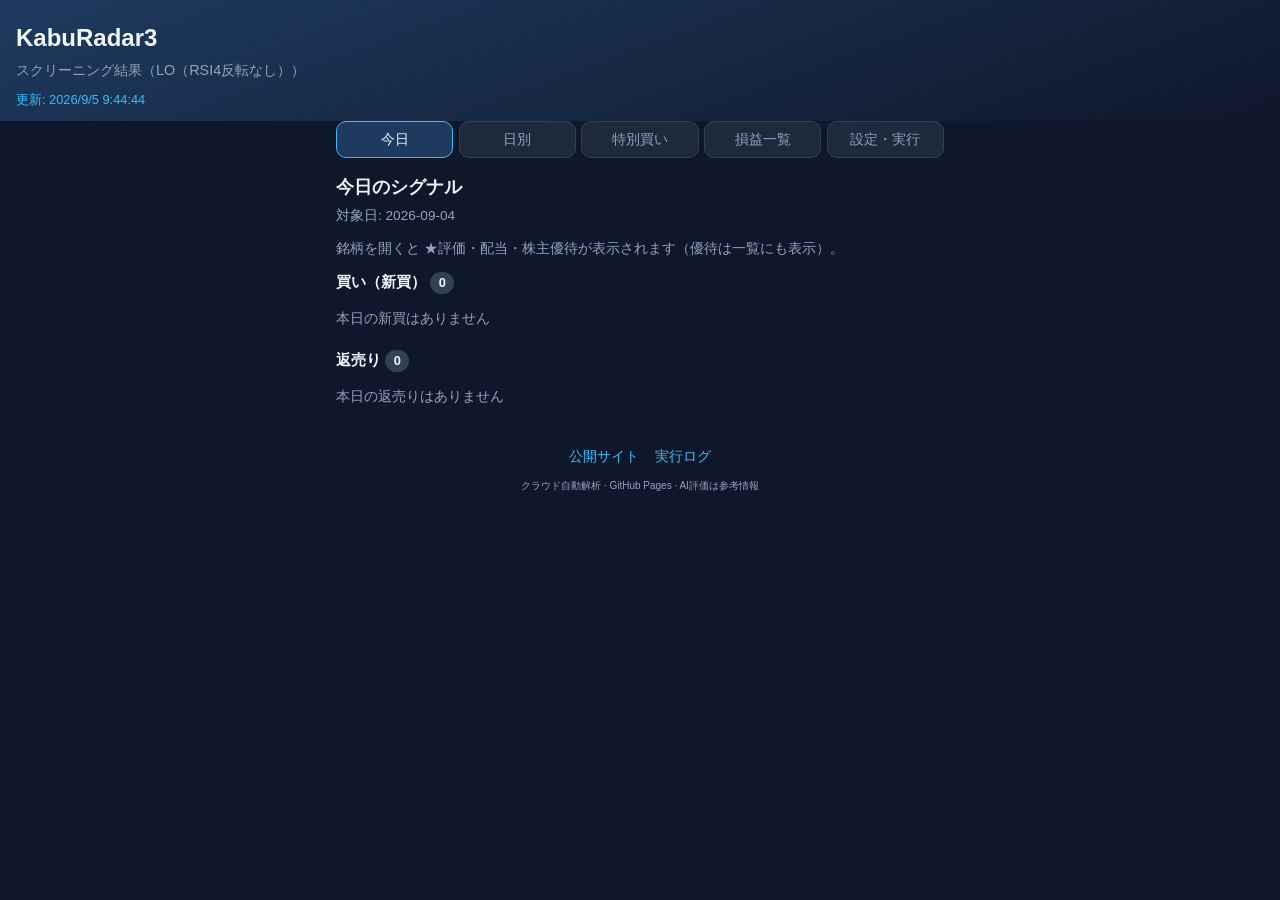
==== docs/index.html @ 91ead88f "株主優待を段階別テーブル付きで詳細表示 Co-authored-by: Cursor <cursoragent@cursor.com>" ====
<!DOCTYPE html>
<html lang="ja">
<head>
  <meta charset="UTF-8" />
  <meta name="viewport" content="width=device-width, initial-scale=1, viewport-fit=cover" />
  <meta name="theme-color" content="#0f172a" />
  <title>KabuRadar3 解析結果</title>
  <link rel="stylesheet" href="assets/style.css" />
</head>
<body>
  <header class="header">
    <h1>KabuRadar3</h1>
    <p class="subtitle">スクリーニング結果（LO）</p>
    <p id="updated" class="updated">読み込み中…</p>
  </header>

  <nav class="tabs" aria-label="表示切替">
    <button type="button" class="tab active" data-tab="today">今日</button>
    <button type="button" class="tab" data-tab="daily">日別</button>
    <button type="button" class="tab" data-tab="special">特別買い</button>
    <button type="button" class="tab" data-tab="ranking">損益一覧</button>
    <button type="button" class="tab" data-tab="settings">設定・実行</button>
  </nav>

  <main class="main">
    <section id="panel-today" class="panel active" aria-label="今日のシグナル">
      <h2 class="panel-title">今日のシグナル</h2>
      <p id="today-date" class="panel-meta"></p>
      <p class="panel-meta">銘柄を開くと ★評価・配当・株主優待が表示されます（優待は一覧にも表示）。</p>
      <div class="signal-block">
        <h3>買い（新買） <span id="buy-count" class="badge-count">0</span></h3>
        <ul id="today-buy" class="signal-list"></ul>
      </div>
      <div class="signal-block">
        <h3>返売り <span id="sellback-count" class="badge-count">0</span></h3>
        <ul id="today-sellback" class="signal-list"></ul>
      </div>
    </section>

    <section id="panel-daily" class="panel" aria-label="日別買いシグナル" hidden>
      <h2 class="panel-title">買いシグナル（日別）</h2>
      <p id="daily-buy-meta" class="panel-meta"></p>
      <p class="panel-meta">銘柄を開くと ★評価・配当・株主優待が表示されます（優待は一覧にも表示）。</p>
      <ul id="daily-buy-timeline" class="daily-timeline"></ul>

      <details class="daily-details">
        <summary>返売り・日次損益を見る</summary>
        <div class="toolbar daily-toolbar">
          <select id="daily-date" aria-label="日付を選択"></select>
        </div>
        <div id="daily-summary" class="summary daily-summary"></div>
        <div class="signal-block">
          <h3>返売り <span id="daily-sellback-count" class="badge-count">0</span></h3>
          <ul id="daily-sellback" class="signal-list"></ul>
        </div>
      </details>
    </section>

    <section id="panel-special" class="panel" aria-label="特別買い" hidden>
      <h2 class="panel-title">特別買い（広がり）</h2>
      <div id="special-status" class="special-status"></div>
    </section>

    <section id="panel-ranking" class="panel" aria-label="損益一覧" hidden>
      <h2 class="panel-title">損益ランキング</h2>
      <section id="summary" class="summary" aria-label="サマリー"></section>
      <div class="toolbar">
        <input id="search" type="search" placeholder="銘柄コード・名称で検索" autocomplete="off" />
        <select id="sort" aria-label="並び替え">
          <option value="incomes-desc">損益（高い順）</option>
          <option value="incomes-asc">損益（低い順）</option>
          <option value="pf-desc">PF（高い順）</option>
          <option value="code-asc">コード順</option>
        </select>
      </div>
      <p id="count" class="count"></p>
      <ul id="list" class="list"></ul>
    </section>

    <section id="panel-settings" class="panel" aria-label="設定と実行" hidden>
      <h2 class="panel-title">設定・手動実行</h2>
      <p class="hint">設定変更と再実行は GitHub（無料）から行います。サイト内ボタンは Actions 画面へ移動します。</p>
      <div id="runtime-settings" class="settings-grid"></div>
      <div class="action-buttons">
        <a id="btn-run-full" class="btn" href="#" target="_blank" rel="noopener">フル実行（更新→解析→公開）</a>
        <a id="btn-run-publish" class="btn btn-secondary" href="#" target="_blank" rel="noopener">公開のみ</a>
        <a id="btn-edit-config" class="btn btn-secondary" href="#" target="_blank" rel="noopener">runtime.json を編集</a>
      </div>
      <p class="hint paid-note" id="paid-note" hidden></p>
    </section>

    <p id="error" class="error" hidden></p>
  </main>

  <dialog id="signal-detail" class="signal-modal" aria-labelledby="signal-detail-title">
    <div class="signal-modal-inner">
      <header class="signal-modal-header">
        <div>
          <p id="signal-detail-title" class="signal-modal-title"></p>
          <p id="signal-detail-sub" class="signal-modal-sub"></p>
        </div>
        <button type="button" id="signal-detail-close" class="signal-modal-close" aria-label="閉じる">×</button>
      </header>
      <div id="signal-detail-body" class="signal-modal-body"></div>
    </div>
  </dialog>

  <footer class="footer">
    <nav class="footer-links" aria-label="関連リンク">
      <a id="link-pages" href="https://lalakuma.github.io/KabuRadar3/" target="_blank" rel="noopener">公開サイト</a>
      <a id="link-actions" href="https://github.com/lalakuma/KabuRadar3/actions/workflows/daily-screening.yml" target="_blank" rel="noopener">実行ログ</a>
    </nav>
    <small>クラウド自動解析 · GitHub Pages · AI評価は参考情報</small>
  </footer>

  <script src="assets/app.js?v=20260905d"></script>
</body>
</html>
---- docs/assets/style.css ----
:root {
  --bg: #0f172a;
  --card: #1e293b;
  --text: #f1f5f9;
  --muted: #94a3b8;
  --accent: #38bdf8;
  --win: #4ade80;
  --lose: #f87171;
  --neutral: #64748b;
}

* {
  box-sizing: border-box;
}

body {
  margin: 0;
  font-family: "Segoe UI", "Hiragino Sans", "Yu Gothic UI", sans-serif;
  background: var(--bg);
  color: var(--text);
  line-height: 1.5;
  padding-bottom: env(safe-area-inset-bottom, 16px);
}

.header {
  padding: 1.25rem 1rem 0.75rem;
  background: linear-gradient(160deg, #1e3a5f, var(--bg));
}

.header h1 {
  margin: 0;
  font-size: 1.5rem;
  font-weight: 700;
}

.subtitle {
  margin: 0.25rem 0 0;
  color: var(--muted);
  font-size: 0.9rem;
}

.updated {
  margin: 0.5rem 0 0;
  font-size: 0.8rem;
  color: var(--accent);
}

.main {
  padding: 0 1rem 1rem;
  max-width: 640px;
  margin: 0 auto;
}

.summary {
  display: grid;
  grid-template-columns: repeat(2, 1fr);
  gap: 0.65rem;
  margin: 1rem 0;
}

.summary-card {
  background: var(--card);
  border-radius: 12px;
  padding: 0.85rem;
}

.summary-card .label {
  font-size: 0.75rem;
  color: var(--muted);
  margin: 0;
}

.summary-card .value {
  font-size: 1.35rem;
  font-weight: 700;
  margin: 0.15rem 0 0;
}

.toolbar {
  display: flex;
  flex-direction: column;
  gap: 0.5rem;
  margin-bottom: 0.5rem;
}

.toolbar input,
.toolbar select {
  width: 100%;
  padding: 0.65rem 0.75rem;
  border-radius: 10px;
  border: 1px solid #334155;
  background: var(--card);
  color: var(--text);
  font-size: 1rem;
}

.count {
  font-size: 0.8rem;
  color: var(--muted);
  margin: 0 0 0.5rem;
}

.list {
  list-style: none;
  padding: 0;
  margin: 0;
  display: flex;
  flex-direction: column;
  gap: 0.5rem;
}

.item {
  background: var(--card);
  border-radius: 12px;
  padding: 0.85rem 1rem;
  display: grid;
  grid-template-columns: 1fr auto;
  gap: 0.25rem 0.75rem;
  align-items: start;
}

.item .code {
  font-weight: 700;
  font-size: 1.05rem;
}

.item .name {
  grid-column: 1 / -1;
  color: var(--muted);
  font-size: 0.85rem;
  word-break: break-all;
}

.item .income {
  font-weight: 700;
  font-size: 1.1rem;
  text-align: right;
}

.item .meta {
  font-size: 0.75rem;
  color: var(--muted);
  text-align: right;
}

.income.positive {
  color: var(--win);
}

.income.negative {
  color: var(--lose);
}

.income.zero {
  color: var(--neutral);
}

.badge {
  display: inline-block;
  font-size: 0.7rem;
  padding: 0.1rem 0.4rem;
  border-radius: 4px;
  background: #334155;
  margin-left: 0.35rem;
}

.error {
  color: var(--lose);
  padding: 1rem;
  background: #450a0a;
  border-radius: 8px;
}

.footer {
  text-align: center;
  padding: 1rem;
  color: var(--muted);
  font-size: 0.75rem;
}

.footer-links {
  display: flex;
  justify-content: center;
  gap: 1rem;
  margin-bottom: 0.5rem;
}

.footer-links a {
  color: var(--accent);
  text-decoration: none;
  font-size: 0.85rem;
}

.footer-links a:hover {
  text-decoration: underline;
}

.tabs {
  display: flex;
  gap: 0.35rem;
  padding: 0 1rem;
  max-width: 640px;
  margin: 0 auto;
  overflow-x: auto;
}

.tab {
  flex: 1;
  min-width: 4.5rem;
  padding: 0.55rem 0.5rem;
  border: 1px solid #334155;
  border-radius: 10px;
  background: var(--card);
  color: var(--muted);
  font-size: 0.85rem;
  cursor: pointer;
}

.tab.active {
  color: var(--text);
  border-color: var(--accent);
  background: #1e3a5f;
}

.panel {
  display: none;
}

.panel.active {
  display: block;
}

.panel-title {
  font-size: 1.1rem;
  margin: 1rem 0 0.35rem;
}

.panel-meta {
  font-size: 0.85rem;
  color: var(--muted);
  margin: 0 0 0.75rem;
}

.signal-block h3 {
  font-size: 0.95rem;
  margin: 0.75rem 0 0.35rem;
}

.badge-count {
  display: inline-block;
  min-width: 1.5rem;
  text-align: center;
  padding: 0.1rem 0.45rem;
  border-radius: 999px;
  background: #334155;
  font-size: 0.8rem;
}

.signal-list {
  list-style: none;
  padding: 0;
  margin: 0;
  display: flex;
  flex-direction: column;
  gap: 0.4rem;
}

.signal-item {
  background: var(--card);
  border-radius: 10px;
  padding: 0.65rem 0.85rem;
  display: block;
}

.signal-head {
  display: grid;
  grid-template-columns: 4rem 1fr auto auto;
  gap: 0.25rem 0.5rem;
  align-items: center;
}

.signal-quality {
  color: #fbbf24;
  font-size: 0.85rem;
  letter-spacing: 0.05em;
}

.signal-flags {
  display: block;
  margin-top: 0.35rem;
  color: var(--accent);
  font-size: 0.8rem;
}

.signal-bg {
  margin: 0.35rem 0 0;
  color: var(--muted);
  font-size: 0.82rem;
}

.signal-item .code {
  font-weight: 700;
}

.signal-item .name {
  color: var(--muted);
  font-size: 0.85rem;
}

.signal-close {
  color: var(--win);
  font-size: 0.85rem;
}

.signal-pnl {
  font-size: 0.85rem;
  font-weight: 600;
}

.daily-toolbar select {
  width: 100%;
}

.daily-summary {
  grid-template-columns: repeat(3, 1fr);
}

.daily-timeline {
  list-style: none;
  padding: 0;
  margin: 0;
  display: flex;
  flex-direction: column;
  gap: 0.85rem;
}

.daily-day-group {
  background: var(--card);
  border-radius: 12px;
  padding: 0.75rem 0.85rem;
}

.daily-day-header {
  display: flex;
  align-items: center;
  justify-content: space-between;
  margin-bottom: 0.5rem;
  padding-bottom: 0.35rem;
  border-bottom: 1px solid #334155;
}

.daily-day-date {
  font-weight: 700;
  font-size: 0.95rem;
}

.daily-day-group .signal-list {
  gap: 0.35rem;
}

.daily-day-group .signal-item {
  background: #0f172a;
  padding: 0;
}

.signal-item-daily {
  overflow: hidden;
}

.signal-details {
  margin: 0;
}

.signal-summary {
  display: block;
  padding: 0.55rem 0.65rem;
  cursor: pointer;
  list-style: none;
}

.signal-summary-main {
  display: grid;
  grid-template-columns: 4rem 1fr auto auto;
  gap: 0.25rem 0.5rem;
  align-items: center;
}

.signal-summary::-webkit-details-marker {
  display: none;
}

.signal-expand-hint {
  grid-column: 1 / -1;
  justify-self: end;
  color: var(--accent);
  font-size: 0.78rem;
}

.detail-subtitle {
  margin: 0.5rem 0 0.25rem;
  font-size: 0.88rem;
  font-weight: 700;
  color: var(--accent);
}

.benefit-tier-list li {
  margin-bottom: 0.45rem;
}

.benefit-tier-list li strong {
  color: #fbbf24;
}

.signal-benefit-preview {
  margin: 0.35rem 0 0;
  font-size: 0.82rem;
  color: var(--text);
}

.signal-detail-inline {
  padding: 0.65rem 0.65rem 0.75rem;
}

.signal-detail-inline .detail-section:first-child {
  margin-top: 0;
}

.daily-details {
  margin-top: 1.25rem;
  padding-top: 0.75rem;
  border-top: 1px solid #334155;
}

.daily-details summary {
  cursor: pointer;
  color: var(--accent);
  font-size: 0.9rem;
  margin-bottom: 0.75rem;
}

.signal-empty {
  color: var(--muted);
  font-size: 0.9rem;
  padding: 0.5rem 0;
}

.special-status {
  display: grid;
  grid-template-columns: repeat(2, 1fr);
  gap: 0.65rem;
}

.special-alert {
  grid-column: 1 / -1;
  color: var(--accent);
  font-weight: 600;
}

.hint {
  font-size: 0.85rem;
  color: var(--muted);
}

.paid-note {
  margin-top: 1rem;
  padding: 0.75rem;
  background: #1e293b;
  border-radius: 8px;
}

.settings-grid {
  display: flex;
  flex-direction: column;
  gap: 0.5rem;
  margin: 1rem 0;
}

.settings-row {
  display: flex;
  justify-content: space-between;
  gap: 1rem;
  padding: 0.65rem 0.85rem;
  background: var(--card);
  border-radius: 10px;
  font-size: 0.9rem;
}

.action-buttons {
  display: flex;
  flex-direction: column;
  gap: 0.5rem;
}

.btn {
  display: block;
  text-align: center;
  padding: 0.75rem 1rem;
  border-radius: 10px;
  background: var(--accent);
  color: #0f172a;
  font-weight: 700;
  text-decoration: none;
}

.btn-secondary {
  background: #334155;
  color: var(--text);
}

.signal-item-clickable {
  cursor: pointer;
  border: 1px solid transparent;
  transition: border-color 0.15s ease, background 0.15s ease;
}

.signal-item-clickable:hover,
.signal-item-clickable:focus-visible {
  border-color: var(--accent);
  outline: none;
  background: #243044;
}

.signal-hint {
  grid-column: 1 / -1;
  justify-self: end;
  color: var(--accent);
  font-size: 0.78rem;
  margin-top: 0.15rem;
}

.signal-modal {
  border: none;
  padding: 0;
  width: min(92vw, 520px);
  max-height: 85vh;
  background: transparent;
  color: var(--text);
}

.signal-modal::backdrop {
  background: rgba(15, 23, 42, 0.75);
}

.signal-modal-inner {
  background: var(--card);
  border: 1px solid #334155;
  border-radius: 14px;
  overflow: hidden;
  max-height: 85vh;
  display: flex;
  flex-direction: column;
}

.signal-modal-header {
  display: flex;
  justify-content: space-between;
  gap: 0.75rem;
  padding: 1rem 1rem 0.75rem;
  border-bottom: 1px solid #334155;
}

.signal-modal-title {
  margin: 0;
  font-size: 1.05rem;
  font-weight: 700;
}

.signal-modal-sub {
  margin: 0.25rem 0 0;
  color: #fbbf24;
  font-size: 0.9rem;
}

.signal-modal-close {
  flex-shrink: 0;
  width: 2rem;
  height: 2rem;
  border: none;
  border-radius: 8px;
  background: #334155;
  color: var(--text);
  font-size: 1.25rem;
  line-height: 1;
  cursor: pointer;
}

.signal-modal-body {
  padding: 0.85rem 1rem 1rem;
  overflow-y: auto;
}

.detail-section {
  margin-bottom: 0.85rem;
}

.detail-section h4 {
  margin: 0 0 0.35rem;
  font-size: 0.82rem;
  color: var(--accent);
  font-weight: 600;
}

.detail-text {
  margin: 0;
  font-size: 0.92rem;
  line-height: 1.55;
}

.detail-muted {
  margin: 0;
  color: var(--muted);
  font-size: 0.9rem;
}

.detail-list,
.detail-links {
  margin: 0;
  padding-left: 1.1rem;
  font-size: 0.88rem;
}

.detail-list li,
.detail-links li {
  margin-bottom: 0.35rem;
}

.detail-links a {
  color: var(--accent);
  word-break: break-all;
}

.detail-note {
  margin: 0.75rem 0 0;
  font-size: 0.75rem;
  color: var(--muted);
}

@media (min-width: 480px) {
  .toolbar {
    flex-direction: row;
  }
  .toolbar input {
    flex: 1;
  }
  .toolbar select {
    width: 11rem;
  }
}
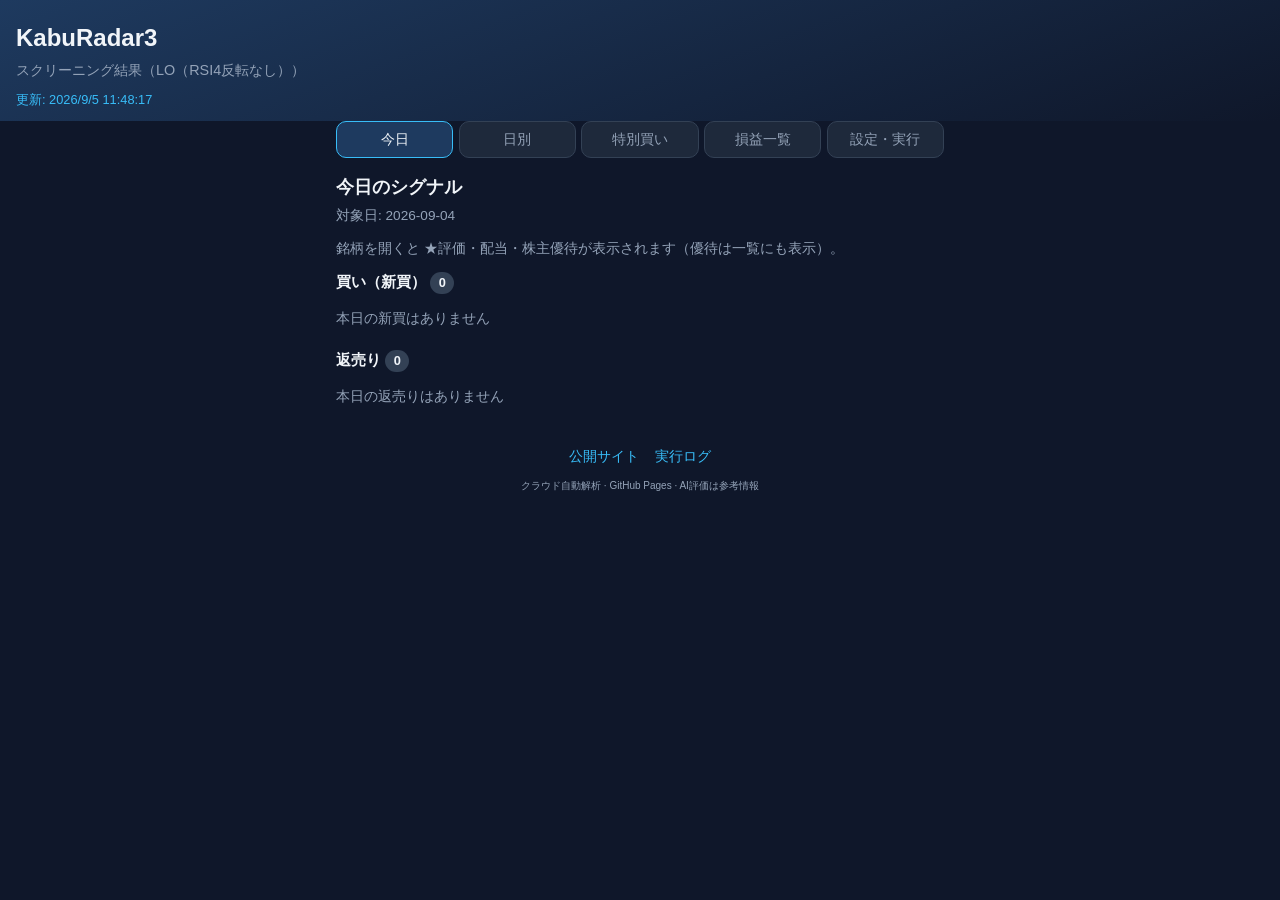
==== commit 3833608d: "AIファンダ分析の強化と2026-09-03評価の再生成 Gemini入力にPER/PBR・決算・優待・RSI/RCIを渡し、分析出力を背景/材料/ファンダ/シグナル/トレード留意に拡張。Web表示と" ====
--- a/docs/index.html
+++ b/docs/index.html
@@ -113,6 +113,6 @@
     <small>クラウド自動解析 · GitHub Pages · AI評価は参考情報</small>
   </footer>
 
-  <script src="assets/app.js?v=20260905d"></script>
+  <script src="assets/app.js?v=20260905g"></script>
 </body>
 </html>
--- a/docs/assets/style.css
+++ b/docs/assets/style.css
@@ -417,6 +417,44 @@
   color: var(--text);
 }
 
+.signal-earnings-preview,
+.signal-fund-preview,
+.signal-analysis-preview {
+  margin: 0.25rem 0 0;
+  font-size: 0.82rem;
+  color: var(--text);
+}
+
+.valuation-badge {
+  display: inline-block;
+  margin-left: 0.45rem;
+  padding: 0.08rem 0.45rem;
+  border-radius: 999px;
+  font-size: 0.72rem;
+  font-weight: 600;
+  vertical-align: middle;
+}
+
+.valuation-cheap {
+  background: rgba(34, 197, 94, 0.18);
+  color: #86efac;
+}
+
+.valuation-fair {
+  background: rgba(56, 189, 248, 0.15);
+  color: #7dd3fc;
+}
+
+.valuation-expensive {
+  background: rgba(248, 113, 113, 0.15);
+  color: #fca5a5;
+}
+
+.detail-metrics {
+  margin-top: 0.45rem;
+  font-size: 0.82rem;
+}
+
 .signal-detail-inline {
   padding: 0.65rem 0.65rem 0.75rem;
 }
@@ -604,6 +642,15 @@
   margin: 0;
   font-size: 0.92rem;
   line-height: 1.55;
+}
+
+.analysis-text {
+  line-height: 1.7;
+}
+
+.analysis-preview,
+.signal-analysis-preview {
+  line-height: 1.6;
 }
 
 .detail-muted {
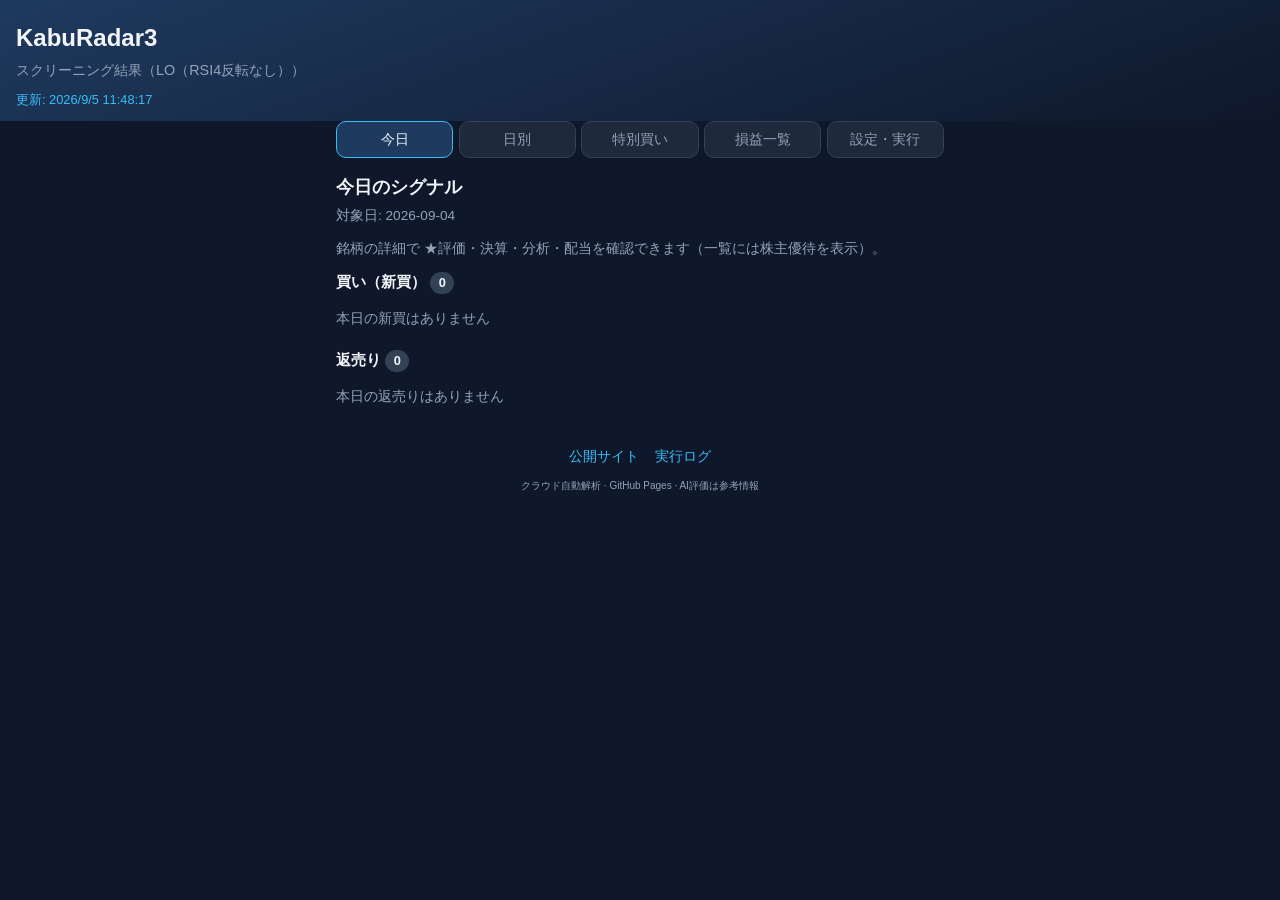
==== commit b69f2a28: "決算・分析を詳細パネル内のみに表示 日別・今日タブの一覧から決算と分析プレビューを外し、株主優待と★のみを表示する。  Co-authored-by: Cursor <cursoragent@curs" ====
--- a/docs/index.html
+++ b/docs/index.html
@@ -26,7 +26,7 @@
     <section id="panel-today" class="panel active" aria-label="今日のシグナル">
       <h2 class="panel-title">今日のシグナル</h2>
       <p id="today-date" class="panel-meta"></p>
-      <p class="panel-meta">銘柄を開くと ★評価・配当・株主優待が表示されます（優待は一覧にも表示）。</p>
+      <p class="panel-meta">銘柄の詳細で ★評価・決算・分析・配当を確認できます（一覧には株主優待を表示）。</p>
       <div class="signal-block">
         <h3>買い（新買） <span id="buy-count" class="badge-count">0</span></h3>
         <ul id="today-buy" class="signal-list"></ul>
@@ -40,7 +40,7 @@
     <section id="panel-daily" class="panel" aria-label="日別買いシグナル" hidden>
       <h2 class="panel-title">買いシグナル（日別）</h2>
       <p id="daily-buy-meta" class="panel-meta"></p>
-      <p class="panel-meta">銘柄を開くと ★評価・配当・株主優待が表示されます（優待は一覧にも表示）。</p>
+      <p class="panel-meta">銘柄の詳細で ★評価・決算・分析・配当を確認できます（一覧には株主優待を表示）。</p>
       <ul id="daily-buy-timeline" class="daily-timeline"></ul>
 
       <details class="daily-details">
@@ -113,6 +113,6 @@
     <small>クラウド自動解析 · GitHub Pages · AI評価は参考情報</small>
   </footer>
 
-  <script src="assets/app.js?v=20260905g"></script>
+  <script src="assets/app.js?v=20260905h"></script>
 </body>
 </html>
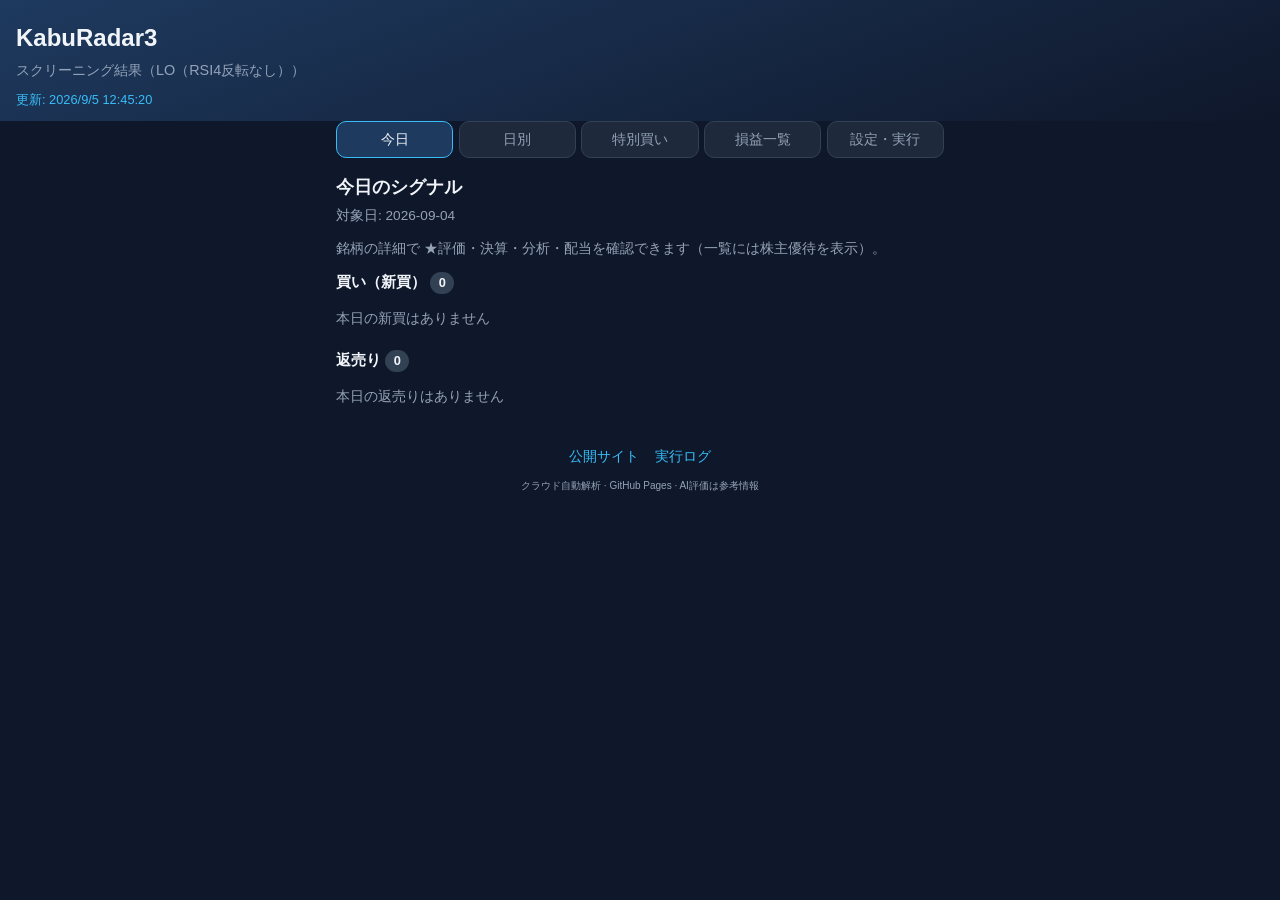
==== commit b0e7ed9f: "分析出力を調整（材料短文・チャート所見・トレード留意削除） 材料分析を1-2文に短縮。technical_viewはサポート/抵抗など価格帯のみ（RSI/RCIは省略）。trade_notesを廃止し" ====
--- a/docs/index.html
+++ b/docs/index.html
@@ -113,6 +113,6 @@
     <small>クラウド自動解析 · GitHub Pages · AI評価は参考情報</small>
   </footer>
 
-  <script src="assets/app.js?v=20260905h"></script>
+  <script src="assets/app.js?v=20260905i"></script>
 </body>
 </html>
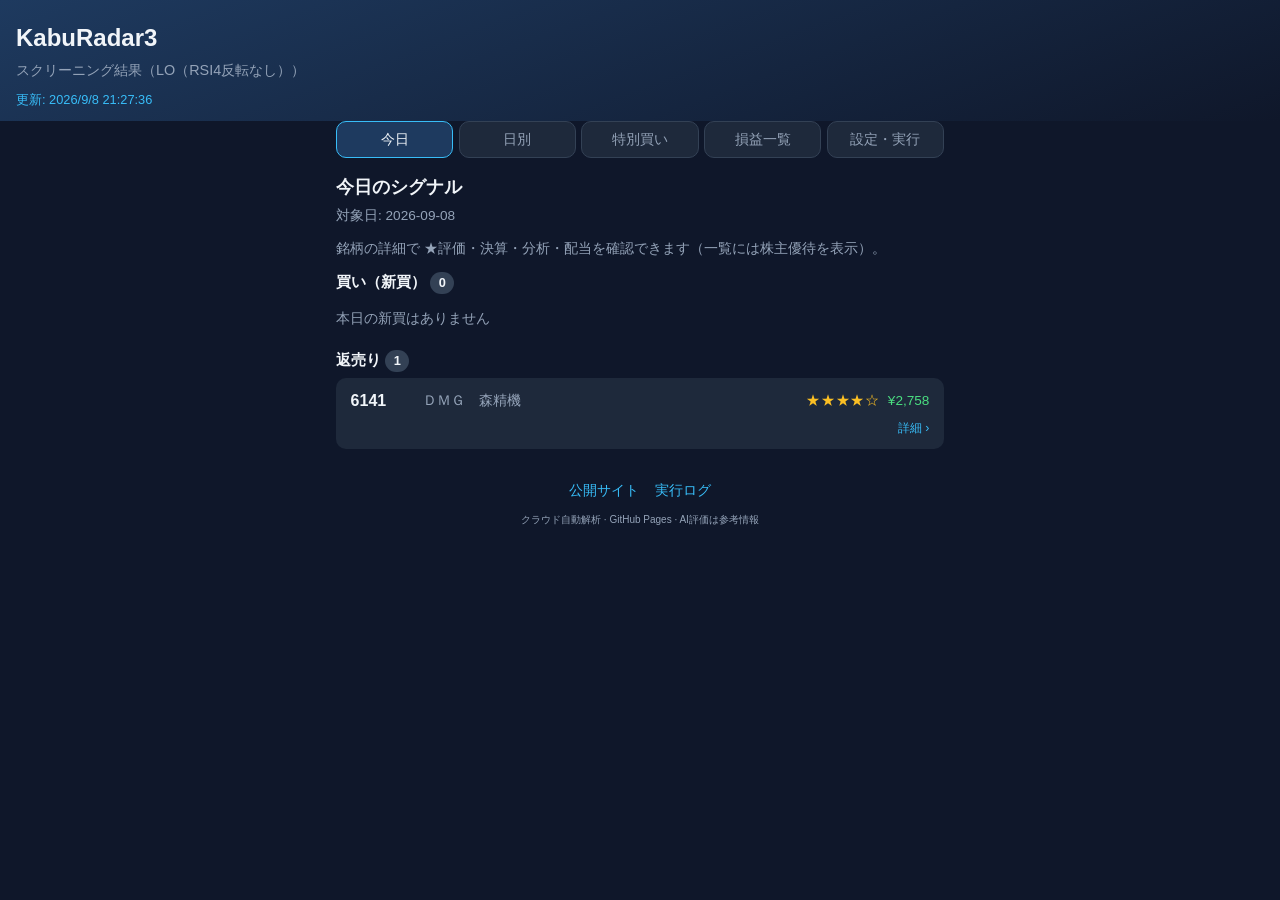
==== commit c762c861: "screening_loからGitHub Pagesへ自動push、地合ルーティングと推奨銘柄選定 実行後にWebが更新されない問題を--push組み込みで解消。地合20日判定によるETF/個別株ルー" ====
--- a/docs/index.html
+++ b/docs/index.html
@@ -27,6 +27,11 @@
       <h2 class="panel-title">今日のシグナル</h2>
       <p id="today-date" class="panel-meta"></p>
       <p class="panel-meta">銘柄の詳細で ★評価・決算・分析・配当を確認できます（一覧には株主優待を表示）。</p>
+      <div class="signal-block" id="recommended-block" hidden>
+        <h3>推奨銘柄（自動選定） <span id="recommended-count" class="badge-count">0</span></h3>
+        <p id="recommended-meta" class="panel-meta"></p>
+        <ul id="today-recommended" class="signal-list"></ul>
+      </div>
       <div class="signal-block">
         <h3>買い（新買） <span id="buy-count" class="badge-count">0</span></h3>
         <ul id="today-buy" class="signal-list"></ul>
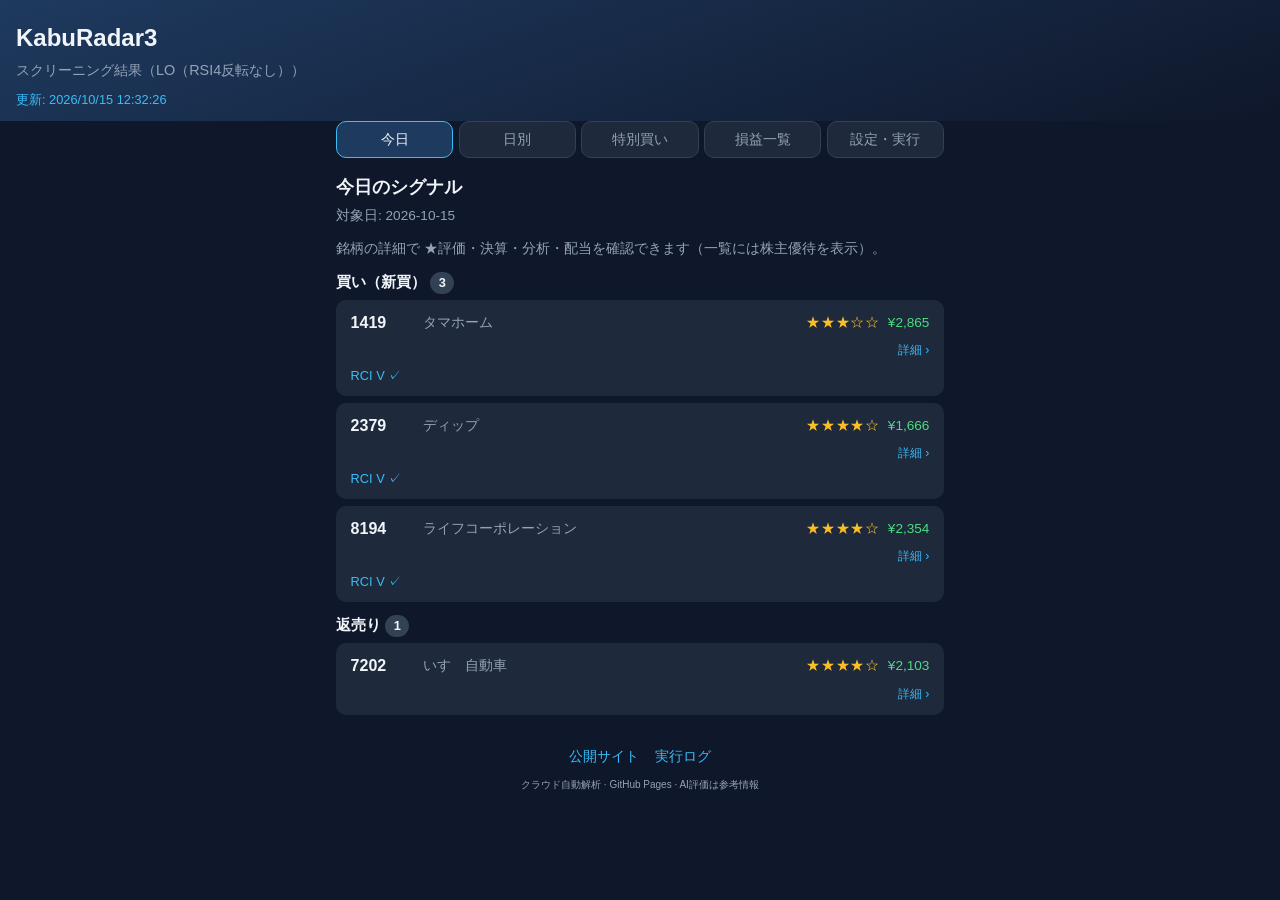
==== commit 2307532e: "損益一覧を通知日順にし、Pages用HTML/JSもpublishで載せる Co-authored-by: Cursor <cursoragent@cursor.com>" ====
--- a/docs/index.html
+++ b/docs/index.html
@@ -27,11 +27,6 @@
       <h2 class="panel-title">今日のシグナル</h2>
       <p id="today-date" class="panel-meta"></p>
       <p class="panel-meta">銘柄の詳細で ★評価・決算・分析・配当を確認できます（一覧には株主優待を表示）。</p>
-      <div class="signal-block" id="recommended-block" hidden>
-        <h3>推奨銘柄（自動選定） <span id="recommended-count" class="badge-count">0</span></h3>
-        <p id="recommended-meta" class="panel-meta"></p>
-        <ul id="today-recommended" class="signal-list"></ul>
-      </div>
       <div class="signal-block">
         <h3>買い（新買） <span id="buy-count" class="badge-count">0</span></h3>
         <ul id="today-buy" class="signal-list"></ul>
@@ -72,6 +67,7 @@
       <div class="toolbar">
         <input id="search" type="search" placeholder="銘柄コード・名称で検索" autocomplete="off" />
         <select id="sort" aria-label="並び替え">
+          <option value="notify-desc" selected>通知日（新しい順）</option>
           <option value="incomes-desc">損益（高い順）</option>
           <option value="incomes-asc">損益（低い順）</option>
           <option value="pf-desc">PF（高い順）</option>
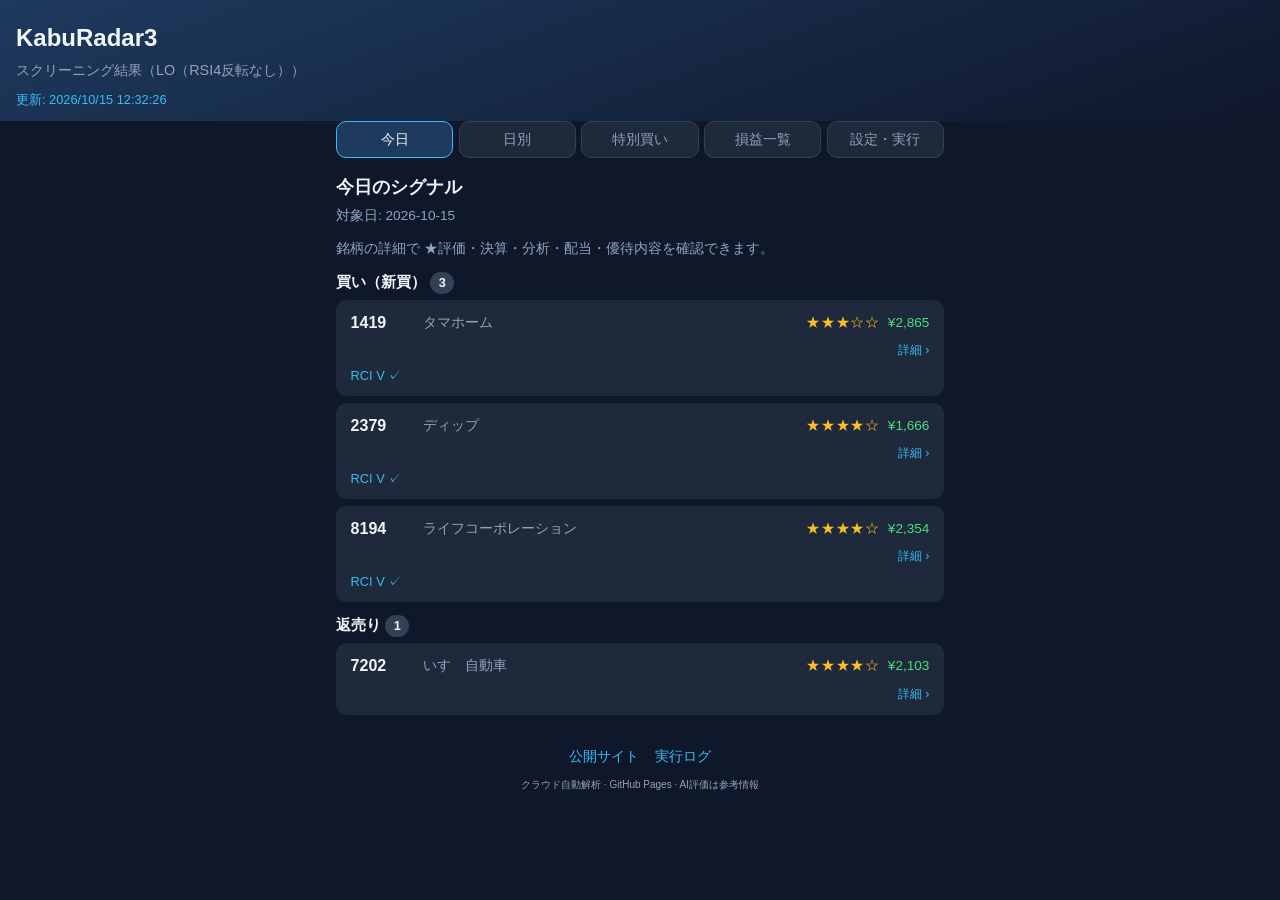
==== commit 8fbbf9cc: "日別買い一覧は配当利回りと優待月のみ表示する Co-authored-by: Cursor <cursoragent@cursor.com>" ====
--- a/docs/index.html
+++ b/docs/index.html
@@ -26,7 +26,7 @@
     <section id="panel-today" class="panel active" aria-label="今日のシグナル">
       <h2 class="panel-title">今日のシグナル</h2>
       <p id="today-date" class="panel-meta"></p>
-      <p class="panel-meta">銘柄の詳細で ★評価・決算・分析・配当を確認できます（一覧には株主優待を表示）。</p>
+      <p class="panel-meta">銘柄の詳細で ★評価・決算・分析・配当・優待内容を確認できます。</p>
       <div class="signal-block">
         <h3>買い（新買） <span id="buy-count" class="badge-count">0</span></h3>
         <ul id="today-buy" class="signal-list"></ul>
@@ -40,7 +40,7 @@
     <section id="panel-daily" class="panel" aria-label="日別買いシグナル" hidden>
       <h2 class="panel-title">買いシグナル（日別）</h2>
       <p id="daily-buy-meta" class="panel-meta"></p>
-      <p class="panel-meta">銘柄の詳細で ★評価・決算・分析・配当を確認できます（一覧には株主優待を表示）。</p>
+      <p class="panel-meta">一覧は配当利回りと優待月のみ。優待の内容・★評価などは詳細を開いて確認できます。</p>
       <ul id="daily-buy-timeline" class="daily-timeline"></ul>
 
       <details class="daily-details">
--- a/docs/assets/style.css
+++ b/docs/assets/style.css
@@ -135,6 +135,12 @@
   font-weight: 700;
   font-size: 1.1rem;
   text-align: right;
+}
+
+.item .notify-date {
+  font-size: 0.75rem;
+  color: var(--muted);
+  text-align: left;
 }
 
 .item .meta {
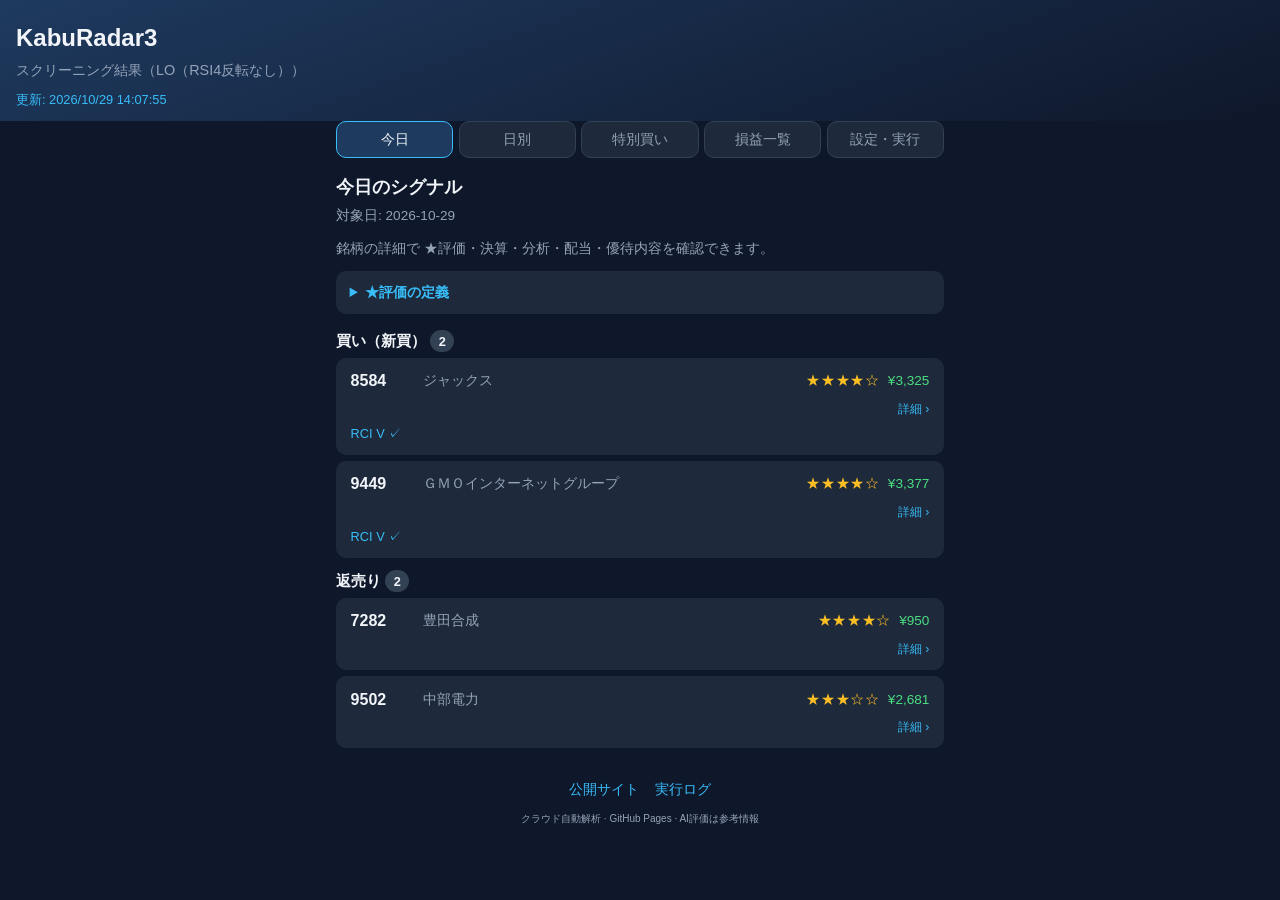
==== commit 860307cc: "Webに★評価の定義を記載する 今日と設定タブから、星と下落の型の見方をすぐ確認できるようにする。  Co-authored-by: Cursor <cursoragent@cursor.com>" ====
--- a/docs/index.html
+++ b/docs/index.html
@@ -27,6 +27,44 @@
       <h2 class="panel-title">今日のシグナル</h2>
       <p id="today-date" class="panel-meta"></p>
       <p class="panel-meta">銘柄の詳細で ★評価・決算・分析・配当・優待内容を確認できます。</p>
+      <details class="stars-guide">
+        <summary>★評価の定義</summary>
+        <div class="stars-guide-body">
+          <p>★は業績・財務・開示・報道だけで付けます。RSI やチャートの押し目だけでは上げません。</p>
+          <dl class="stars-guide-list">
+            <div>
+              <dt>★★★★★ 決算未達</dt>
+              <dd>超絶決算（最高益級・大幅増益）なのに、市場コンセンサスや目標株価にわずかに届かなかっただけで売られた場合だけ。</dd>
+            </div>
+            <div>
+              <dt>★★★★☆ ＋ 下落の型</dt>
+              <dd>本業は健全で、下落理由を次のいずれか一つに言い切れるとき。言い切れない「ただ健全」は ★3。</dd>
+            </div>
+          </dl>
+          <ul class="stars-guide-patterns">
+            <li><strong>地合い・強</strong> … 利益計画は無事で、市場や業種の連れ安</li>
+            <li><strong>一過性・強</strong> … 強い好材料が生きたままの利確（押し目）</li>
+            <li><strong>一過性・中</strong> … 通期計画が無事な単発の事故や、一時見出し</li>
+            <li><strong>需給・弱</strong> … 業績が無事な公募・売出・立会外・大口の売り</li>
+            <li><strong>入れ替え・強</strong> … 指数の除外・ウエート低下による機械的な売り</li>
+          </ul>
+          <dl class="stars-guide-list">
+            <div>
+              <dt>★★★☆☆</dt>
+              <dd>好悪が拮抗、または材料不足で方向・型が決まらない。</dd>
+            </div>
+            <div>
+              <dt>★★☆☆☆</dt>
+              <dd>証券の予想引き下げ・格下げ、需要低迷など、利益見通しの悪化。</dd>
+            </div>
+            <div>
+              <dt>★☆☆☆☆</dt>
+              <dd>会社自身の通期下方修正、通期赤字への転落、減配、大幅希薄化の増資、不正・不祥事。四半期だけの赤字で通期黒字計画が残る場合はここではない。</dd>
+            </div>
+          </dl>
+          <p class="stars-guide-note">AI参考情報です。投資判断は自己責任でお願いします。</p>
+        </div>
+      </details>
       <div class="signal-block">
         <h3>買い（新買） <span id="buy-count" class="badge-count">0</span></h3>
         <ul id="today-buy" class="signal-list"></ul>
@@ -81,6 +119,44 @@
     <section id="panel-settings" class="panel" aria-label="設定と実行" hidden>
       <h2 class="panel-title">設定・手動実行</h2>
       <p class="hint">設定変更と再実行は GitHub（無料）から行います。サイト内ボタンは Actions 画面へ移動します。</p>
+      <details class="stars-guide">
+        <summary>★評価の定義</summary>
+        <div class="stars-guide-body">
+          <p>★は業績・財務・開示・報道だけで付けます。RSI やチャートの押し目だけでは上げません。</p>
+          <dl class="stars-guide-list">
+            <div>
+              <dt>★★★★★ 決算未達</dt>
+              <dd>超絶決算（最高益級・大幅増益）なのに、市場コンセンサスや目標株価にわずかに届かなかっただけで売られた場合だけ。</dd>
+            </div>
+            <div>
+              <dt>★★★★☆ ＋ 下落の型</dt>
+              <dd>本業は健全で、下落理由を次のいずれか一つに言い切れるとき。言い切れない「ただ健全」は ★3。</dd>
+            </div>
+          </dl>
+          <ul class="stars-guide-patterns">
+            <li><strong>地合い・強</strong> … 利益計画は無事で、市場や業種の連れ安</li>
+            <li><strong>一過性・強</strong> … 強い好材料が生きたままの利確（押し目）</li>
+            <li><strong>一過性・中</strong> … 通期計画が無事な単発の事故や、一時見出し</li>
+            <li><strong>需給・弱</strong> … 業績が無事な公募・売出・立会外・大口の売り</li>
+            <li><strong>入れ替え・強</strong> … 指数の除外・ウエート低下による機械的な売り</li>
+          </ul>
+          <dl class="stars-guide-list">
+            <div>
+              <dt>★★★☆☆</dt>
+              <dd>好悪が拮抗、または材料不足で方向・型が決まらない。</dd>
+            </div>
+            <div>
+              <dt>★★☆☆☆</dt>
+              <dd>証券の予想引き下げ・格下げ、需要低迷など、利益見通しの悪化。</dd>
+            </div>
+            <div>
+              <dt>★☆☆☆☆</dt>
+              <dd>会社自身の通期下方修正、通期赤字への転落、減配、大幅希薄化の増資、不正・不祥事。四半期だけの赤字で通期黒字計画が残る場合はここではない。</dd>
+            </div>
+          </dl>
+          <p class="stars-guide-note">AI参考情報です。投資判断は自己責任でお願いします。</p>
+        </div>
+      </details>
       <div id="runtime-settings" class="settings-grid"></div>
       <div class="action-buttons">
         <a id="btn-run-full" class="btn" href="#" target="_blank" rel="noopener">フル実行（更新→解析→公開）</a>
@@ -114,6 +190,6 @@
     <small>クラウド自動解析 · GitHub Pages · AI評価は参考情報</small>
   </footer>
 
-  <script src="assets/app.js?v=20260905i"></script>
+  <script src="assets/app.js?v=20261029a"></script>
 </body>
 </html>
--- a/docs/assets/style.css
+++ b/docs/assets/style.css
@@ -289,6 +289,19 @@
   color: #fbbf24;
   font-size: 0.85rem;
   letter-spacing: 0.05em;
+  white-space: nowrap;
+}
+
+.drop-pattern {
+  display: inline-block;
+  margin-left: 0.35rem;
+  padding: 0.05rem 0.4rem;
+  border-radius: 999px;
+  background: rgba(251, 191, 36, 0.16);
+  color: #fde68a;
+  font-size: 0.72rem;
+  letter-spacing: 0.02em;
+  vertical-align: 1px;
 }
 
 .signal-flags {
@@ -480,6 +493,67 @@
   color: var(--accent);
   font-size: 0.9rem;
   margin-bottom: 0.75rem;
+}
+
+.stars-guide {
+  margin: 0 0 1rem;
+  padding: 0.65rem 0.85rem;
+  background: var(--card);
+  border-radius: 10px;
+}
+
+.stars-guide summary {
+  cursor: pointer;
+  color: var(--accent);
+  font-size: 0.9rem;
+  font-weight: 600;
+}
+
+.stars-guide-body {
+  margin-top: 0.75rem;
+  font-size: 0.85rem;
+  color: var(--text);
+}
+
+.stars-guide-body > p {
+  margin: 0 0 0.65rem;
+  color: var(--muted);
+}
+
+.stars-guide-list {
+  margin: 0 0 0.65rem;
+  display: grid;
+  gap: 0.55rem;
+}
+
+.stars-guide-list dt {
+  color: #fbbf24;
+  font-weight: 600;
+  letter-spacing: 0.04em;
+}
+
+.stars-guide-list dd {
+  margin: 0.2rem 0 0;
+  color: var(--muted);
+  line-height: 1.45;
+}
+
+.stars-guide-patterns {
+  margin: 0 0 0.75rem;
+  padding-left: 1.1rem;
+  color: var(--muted);
+  line-height: 1.55;
+}
+
+.stars-guide-patterns strong {
+  color: var(--text);
+  font-weight: 600;
+}
+
+.stars-guide-note {
+  margin: 0;
+  font-size: 0.8rem;
+  color: var(--muted);
 }
 
 .signal-empty {
